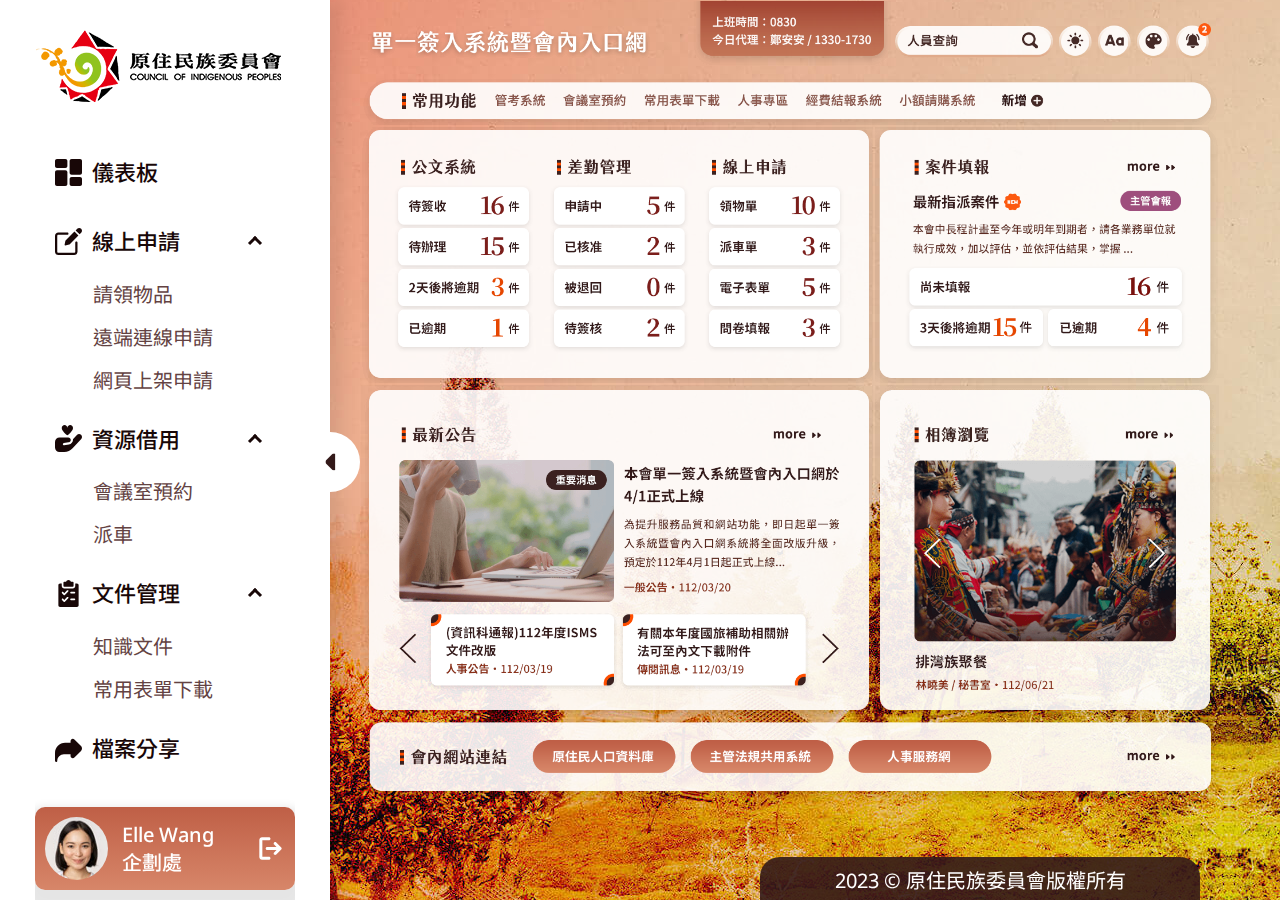
==== mp.html @ 96a58c73 "更新" ====
<!DOCTYPE html>
<html lang="en">
  <head>
    <meta name="robots" content="noindex" />
    <!-- 使用 noindex 禁止 Google 搜尋建立索引，套版時請工程師刪掉這行 -->
    <meta charset="utf-8" />
    <meta http-equiv="X-UA-Compatible" content="IE=edge" />
    <meta name="viewport" content="width=device-width, initial-scale=1" />
    <title>原住民族委員會</title>
    <link rel="stylesheet" href="https://cdn.jsdelivr.net/npm/swiper@9/swiper-bundle.min.css" />
    <link rel="stylesheet" href="css/demo.css" />
  </head>
  <body class="menuOpen">
    <div class="wrapper">
      <header>
        <script src="./include/Menu.js"></script>
      </header>
      <main class="indexMain">
        <table>
          <tbody>
            <tr>
              <td colspan="2">
                <img src="./images/block_01.png" alt="" class="wow fadeInDown" data-wow-delay="0s" />
                <a href="dark.html" class="darkSwitch"></a>
                <button class="bell"></button>
                <div class="message"><img src="./images/block_message.png" alt="" /></div>
                <button class="color"></button>
                <div class="colorBox"><img src="./images/block_color.png" alt="" /></div>
              </td>
            </tr>
            <tr>
              <td colspan="2"><img src="./images/block_02.png" alt="" class="wow fadeInUp" data-wow-delay="0.2s" /></td>
            </tr>
            <tr>
              <td><img src="./images/block_03.png" alt="" class="wow fadeInLeft" data-wow-delay="0.4s" /></td>
              <td><img src="./images/block_04.png" alt="" class="wow fadeInRight" data-wow-delay="0.6s" /></td>
            </tr>
            <tr>
              <td><img src="./images/block_05.png" alt="" class="wow fadeInLeft" data-wow-delay="0.8s" /></td>
              <td><img src="./images/block_06.png" alt="" class="wow fadeInRight" data-wow-delay="1s" /></td>
            </tr>
            <tr>
              <td colspan="2"><img src="./images/block_07.png" alt="" class="wow fadeInUp" data-wow-delay="0.2s" /></td>
            </tr>
          </tbody>
        </table>
        <div class="copyright">2023 © 原住民族委員會版權所有</div>
        <!-- <footer>
          <div class="footerBox">
            <div class="container">
              <div class="logo"><a href="#"></a></div>
              <nav>
                <ul></ul>
              </nav>
              <div class="copyright">All Rights Reserved by TAITRA 2023</div>
            </div>
          </div>
        </footer> -->
      </main>
    </div>
    <script src="./plugins/WOW-master/dist/wow.min.js"></script>
    <script src="./plugins/_base.js"></script>
    <script>
      const bell = document.querySelector('.bell');
      const message = document.querySelector('.message');
      const color = document.querySelector('.color');
      const colorBox = document.querySelector('.colorBox');
      bell.addEventListener('click', function () {
        this.classList.toggle('active');
        message.classList.toggle('active');
        colorBox.classList.remove('active');
      });
      color.addEventListener('click', function () {
        colorBox.classList.toggle('active');
        message.classList.remove('active');
        bell.classList.remove('active');
      });
    </script>
  </body>
</html>
---- css/demo.css ----
@charset "UTF-8";
@import url("../plugins/WOW-master/css/libs/animate.css");
@import url("https://fonts.googleapis.com/css2?family=Noto+Sans+TC:wght@100;300;400;500;700;900&display=swap");
@import url("https://fonts.googleapis.com/css2?family=Noto+Sans:wght@100;200;300;400;500;600;700;800;900&display=swap");
@import url("https://fonts.googleapis.com/css2?family=Jost:wght@100;200;300;400;500;600;700;800;900&display=swap");
/*! normalize.css v8.0.1 | MIT License | github.com/necolas/normalize.css */
/* Document
   ========================================================================== */
html {
  /* 1 */
  -webkit-text-size-adjust: 100%;
  /* 2 */
}

body {
  margin: 0;
}

main {
  display: block;
}

h1 {
  font-size: 2em;
}

h1,
h2,
h3,
h4,
h5 {
  padding: 0;
  margin: 0;
}

hr {
  box-sizing: content-box;
  /* 1 */
  height: 0;
  /* 1 */
  overflow: visible;
  /* 2 */
}

pre {
  font-family: monospace, monospace;
  /* 1 */
  font-size: 1em;
  /* 2 */
}

a {
  background-color: transparent;
  text-decoration: none;
}

ul {
  margin: 0px;
  padding: 0px;
  list-style-type: none;
}

abbr[title] {
  border-bottom: none;
  /* 1 */
  text-decoration: underline;
  /* 2 */
  -webkit-text-decoration: underline dotted;
          text-decoration: underline dotted;
  /* 2 */
}

b {
  font-weight: bolder;
}

code,
kbd,
samp {
  font-family: monospace, monospace;
  /* 1 */
  font-size: 1em;
  /* 2 */
}

small {
  font-size: 80%;
}

sub,
sup {
  font-size: 75%;
  line-height: 0;
  position: relative;
  vertical-align: baseline;
}

sub {
  bottom: -0.25em;
}

sup {
  top: -0.5em;
}

img {
  border-style: none;
  margin: 0px;
  padding: 0px;
  line-height: 1;
}

table {
  border-collapse: collapse;
}

button,
input,
optgroup,
select,
textarea {
  font-family: inherit;
  /* 1 */
  font-size: 100%;
  /* 1 */
  line-height: 1.15;
  /* 1 */
  margin: 0;
  /* 2 */
}

button,
input {
  /* 1 */
  overflow: visible;
}

button,
select {
  /* 1 */
  text-transform: none;
}

button,
[type=button],
[type=reset],
[type=submit] {
  -webkit-appearance: button;
}

button::-moz-focus-inner,
[type=button]::-moz-focus-inner,
[type=reset]::-moz-focus-inner,
[type=submit]::-moz-focus-inner {
  border-style: none;
  padding: 0;
}

button:-moz-focusring,
[type=button]:-moz-focusring,
[type=reset]:-moz-focusring,
[type=submit]:-moz-focusring {
  outline: 1px dotted ButtonText;
}

fieldset {
  padding: 0.35em 0.75em 0.625em;
}

legend {
  box-sizing: border-box;
  /* 1 */
  color: inherit;
  /* 2 */
  display: table;
  /* 1 */
  max-width: 100%;
  /* 1 */
  padding: 0;
  /* 3 */
  white-space: normal;
  /* 1 */
}

progress {
  vertical-align: baseline;
}

textarea {
  overflow: auto;
}

[type=checkbox],
[type=radio] {
  box-sizing: border-box;
  /* 1 */
  padding: 0;
  /* 2 */
}

[type=number]::-webkit-inner-spin-button, [type=number]::-webkit-outer-spin-button {
  height: auto;
}

[type=search] {
  -webkit-appearance: textfield;
  /* 1 */
  outline-offset: -2px;
  /* 2 */
}
[type=search]::-webkit-search-decoration {
  -webkit-appearance: none;
}

::-webkit-file-upload-button {
  -webkit-appearance: button;
  /* 1 */
  font: inherit;
  /* 2 */
}

details {
  display: block;
}

summary {
  display: list-item;
}

template,
[hidden] {
  display: none;
}

@keyframes rotate360 {
  from {
    transform: rotate(0deg);
  }
  to {
    transform: rotate(360deg);
  }
}
@keyframes rotate360R {
  from {
    transform: rotate(0deg);
  }
  to {
    transform: rotate(-360deg);
  }
}
@keyframes lineAnime {
  0% {
    transform: translate(0, -100%);
    height: 100px;
  }
  50% {
    transform: translate(0, 0);
    height: 100px;
  }
  100% {
    transform: translate(0, 0);
    height: 0;
  }
}
@keyframes scrollUp {
  0% {
    transform: translateY(0px);
  }
  50% {
    transform: translateY(-5px);
  }
  100% {
    transform: translateY(0px);
  }
}
@keyframes scrollDown {
  0% {
    transform: translateY(0px);
  }
  50% {
    transform: translateY(5px);
  }
  100% {
    transform: translateY(0px);
  }
}
@keyframes scrollDown2 {
  0% {
    transform: translateY(0px);
  }
  50% {
    transform: translateY(-5px);
  }
  100% {
    transform: translateY(0px);
  }
}
@keyframes downAnimation {
  0% {
    transform: translateY(0px);
  }
  50% {
    transform: translateY(5px);
  }
  100% {
    transform: translateY(0px);
  }
}
@keyframes rightAnimationRotate180 {
  0% {
    transform: translateX(0px) rotate(180deg);
  }
  50% {
    transform: translateX(5px) rotate(180deg);
  }
  100% {
    transform: translateX(0px) rotate(180deg);
  }
}
@keyframes rightAnimationScaleX {
  0% {
    transform: translateX(0px) scaleX(-1);
  }
  50% {
    transform: translateX(5px) scaleX(-1);
  }
  100% {
    transform: translateX(0px) scaleX(-1);
  }
}
@keyframes rightAnimation {
  0% {
    transform: translateX(0px);
  }
  50% {
    transform: translateX(5px);
  }
  100% {
    transform: translateX(0px);
  }
}
@keyframes leftAnimation {
  0% {
    transform: translateX(0px);
  }
  50% {
    transform: translateX(-5px);
  }
  100% {
    transform: translateX(0px);
  }
}
@keyframes leftAnimationScaleX {
  0% {
    transform: translateX(0px) scaleX(-1);
  }
  50% {
    transform: translateX(-5px) scaleX(-1);
  }
  100% {
    transform: translateX(0px) scaleX(-1);
  }
}
@keyframes rotating {
  from {
    transform: rotate(0deg);
  }
  to {
    transform: rotate(360deg);
  }
}
@keyframes fbox {
  to {
    background-position: -100000000px 0;
  }
}
@keyframes hasItem {
  0% {
    opacity: 1;
  }
  50% {
    opacity: 0;
  }
  100% {
    opacity: 1;
  }
}
* {
  box-sizing: border-box;
  outline: 0;
}
*::before {
  box-sizing: border-box;
}
*::after {
  box-sizing: border-box;
}

html {
  font-size: 16px;
}

body {
  position: relative;
  margin: 0 auto;
  padding: 0;
  line-height: 1.4;
}

img {
  max-width: 100%;
  margin: 0px;
  line-height: 1;
}

figure {
  margin: 0px;
}

.picAnimated {
  opacity: 1;
}

.wrapper {
  position: relative;
}

.container {
  position: relative;
  width: calc(100% - 120px);
  max-width: 1440px;
  padding-right: 60px;
  padding-left: 60px;
  margin: 0 auto;
  box-sizing: content-box;
}
@media screen and (max-width: 1000px) {
  .container {
    width: calc(100% - 40px);
    padding-right: 20px;
    padding-left: 20px;
  }
}

section {
  position: relative;
}

[type=text],
[type=password],
[type=email] {
  border: none;
  width: 100%;
  border: 1px solid #000;
  transition: all 0.3s ease;
  -webkit-appearance: none;
  -moz-appearance: none;
  appearance: none;
}

input:focus {
  outline: none !important;
}

textarea {
  padding: 5px 10px;
  line-height: 1.4;
  font-weight: normal;
  color: #666666;
  width: 100%;
  background: rgba(255, 255, 255, 0.7);
  transition: all 0.3s ease;
  -webkit-appearance: none;
  -moz-appearance: none;
  appearance: none;
}

.select {
  position: relative;
  padding: 0 5px;
}
.select::before {
  content: "";
  display: block;
  position: absolute;
  text-indent: 0px;
  width: 8px;
  aspect-ratio: 1;
  right: 10px;
  top: 15px;
  z-index: 5;
  border: 2px solid #000;
  border-width: 0 2px 2px 0;
  transform: rotate(45deg);
}
.select select {
  line-height: 1.4;
  font-weight: normal;
  color: #666666;
  width: 100%;
  -webkit-appearance: none;
  -moz-appearance: none;
  appearance: none;
  position: relative;
  padding: 5px 30px 10px 10px;
  border-radius: 5px;
}

select::-ms-expand {
  display: none;
}

button {
  -webkit-appearance: none;
  -moz-appearance: none;
  appearance: none;
  border: none;
  cursor: pointer;
  transition: all 0.3s ease;
}
button:focus {
  outline: none !important;
}

.privacyBox {
  position: fixed;
  background: #000;
  z-index: 9999;
  bottom: 0px;
  width: 100%;
  color: #e7e7e7;
  padding: 20px;
  font-weight: 100;
  letter-spacing: 1px;
  text-align: center;
}
.privacyBox .closePrivacy {
  right: 12px;
  top: 15px;
  max-width: 100px;
  line-height: 30px;
  font-size: 16px;
  border-radius: 5px;
  padding: 3px 5px;
  color: #e7e7e7;
  display: block;
  background: #006ab6;
  font-weight: 500;
  cursor: pointer;
  margin: 10px auto 0 auto;
}

.editor {
  line-height: 1.6;
}

.wrapper {
  display: flex;
}

.pic {
  line-height: 0;
}

body {
  min-height: 100vh;
}
body::before {
  content: "";
  position: fixed;
  display: block;
  width: 100%;
  top: 0;
  left: 0;
  height: 100vh;
  background: url("../images/bg.jpg") center no-repeat;
}
body.innerPage::before {
  background: url("../images/bg_in.jpg") center no-repeat;
}
body.menuOpen header {
  width: 330px;
  padding: 0 0px 24px;
}
body.menuOpen header button.sideBtn {
  transform: translateY(-50%) rotate(0);
}
body.menuOpen header .logo {
  padding: 30px 0;
  width: 246px;
}
body.menuOpen header .logo span {
  display: block;
}
body.menuOpen header .sideMenu {
  max-width: 260px;
  margin: 0 auto;
}
body.menuOpen header nav {
  margin: 10px 0;
}
body.menuOpen header nav > ul > li {
  margin: 0 5px 10px 0;
}
body.menuOpen header nav > ul > li.next-lv > a {
  padding-right: 30px;
}
body.menuOpen header nav > ul > li.next-lv > a::after {
  content: "";
  width: 10px;
  aspect-ratio: 1;
  display: block;
  border-color: #180707;
  border-style: solid;
  border-width: 3px 0 0 3px;
  transform: rotate(45deg);
  position: absolute;
  right: 30px;
  top: 26px;
  pointer-events: none;
}
body.menuOpen header nav > ul > li a {
  margin-bottom: 5px;
  width: auto;
  height: auto;
  justify-content: flex-start;
  border-radius: 10px;
  padding: 14px 10px 14px 20px;
}
body.menuOpen header nav > ul > li a::before {
  margin: 0px 10px 0 0;
  background: #180707;
}
body.menuOpen header nav > ul > li a span {
  display: block;
}
body.menuOpen header nav > ul > li.active > a,
body.menuOpen header nav > ul > li a:hover {
  background: linear-gradient(to bottom, rgb(191, 95, 70) 0%, rgb(215, 134, 105) 100%);
  color: #fff;
}
body.menuOpen header nav > ul > li.active > a::before,
body.menuOpen header nav > ul > li a:hover::before {
  background: #fff;
}
body.menuOpen header nav > ul > li.active > a::after,
body.menuOpen header nav > ul > li a:hover::after {
  border-color: #fff;
}
body.menuOpen header nav ul ul {
  display: block;
  padding: 0 0 0 20px;
}
body.menuOpen header nav ul ul li.active a {
  background: linear-gradient(to bottom, rgb(191, 95, 70) 0%, rgb(215, 134, 105) 100%);
  color: #fff;
}
body.menuOpen header nav ul ul li a {
  padding: 5px 0 5px 38px;
}
body.menuOpen header .account {
  width: 100%;
  height: auto;
  font-size: 1.25rem;
  font-weight: 500;
  color: #fff;
  box-shadow: 0px 10px 10px 10px rgba(0, 0, 0, 0.1);
  background: linear-gradient(to bottom, rgb(191, 95, 70) 0%, rgb(215, 134, 105) 100%);
  border-radius: 10px;
  padding: 10px;
}
body.menuOpen header .account .pic {
  width: 63px;
  aspect-ratio: 1;
  overflow: hidden;
  border-radius: 100%;
  margin: 0 14px 0 0;
}
body.menuOpen header .account .pic img {
  width: 100%;
  height: 100%;
  -o-object-fit: contain;
     object-fit: contain;
}
body.menuOpen header .account .pic,
body.menuOpen header .account .infoBox {
  display: block;
}
body.menuOpen header .account .logout {
  width: auto;
  height: auto;
  padding: 0;
  border: none;
  margin: 0 0 0 auto;
  background: none;
}
body.menuOpen header .account .logout::after {
  background: #fff;
}
body.menuOpen main {
  width: calc(100% - 420px);
  margin: 0 0px 0 360px;
}

header {
  width: 140px;
  background: #fff;
  position: fixed;
  left: 0;
  top: 0;
  box-shadow: 10px 0 20px 0 rgba(0, 0, 0, 0.1);
  transition: all 0.3s ease;
}
header * {
  white-space: nowrap;
}
header button.sideBtn {
  width: 60px;
  aspect-ratio: 1;
  padding: 0;
  border-radius: 100%;
  background: #fff url("../images/icon/icon_arrow.png") center no-repeat;
  position: absolute;
  top: 50%;
  transform: translateY(-50%) rotate(180deg);
  right: -30px;
  border: none;
  z-index: 20;
}
header .logo {
  padding: 30px 0 10px;
  line-height: 0;
  display: flex;
  align-items: center;
  justify-content: center;
}
header .logo .img {
  height: 73px;
}
header .logo span {
  display: block;
  margin: 0 0 0 10px;
  flex-shrink: 0;
  display: none;
}
header .sideMenu {
  display: flex;
  flex-direction: column;
  height: 100vh;
  padding-bottom: 10px;
  overflow: hidden;
  background: #fff;
  position: relative;
  z-index: 9;
}
header .sideMenu .menuTitle {
  flex-shrink: 0;
  position: relative;
}
header .sideMenu .menuTitle a {
  width: 80px;
  height: 80px;
  border-radius: 40px;
  font-size: 1.375rem;
  font-weight: 500;
  color: #fff;
  justify-content: center;
  display: flex;
  align-items: center;
  margin: 0 auto;
  transition: all 0.3s ease;
}
header .sideMenu .menuTitle a::before {
  content: "";
  width: 20px;
  aspect-ratio: 1;
  display: block;
  flex-shrink: 0;
  -webkit-mask: url("../images/icon/icon_01.svg") no-repeat;
          mask: url("../images/icon/icon_01.svg") no-repeat;
  background: #180707;
}
header .sideMenu .menuTitle a span {
  display: none;
}
header .sideMenu .menuTitle a:hover {
  background-color: #cc7258;
}
header .sideMenu .menuTitle a:hover::before {
  background: #fff;
}
header .sideMenu nav {
  flex-grow: 1;
  overflow: hidden;
  overflow-y: auto;
  scrollbar-color: rgb(191, 95, 70) rgb(191, 95, 70);
  scrollbar-width: thin;
}
header .sideMenu nav::-webkit-scrollbar {
  width: 5px;
  height: 5px;
}
header .sideMenu nav::-webkit-scrollbar-thumb {
  border-radius: 100px;
  box-shadow: inset 0 0 5px rgba(0, 0, 0, 0.2);
  background: rgb(191, 95, 70);
}
header .sideMenu nav::-webkit-scrollbar-track {
  box-shadow: inset 0 0 5px rgba(0, 0, 0, 0.2);
  border-radius: 0;
  background: rgba(0, 0, 0, 0.1);
  border-radius: 5px;
}
header .sideMenu nav > ul > li {
  position: relative;
}
header .sideMenu nav > ul > li > a {
  width: 80px;
  height: 80px;
  border-radius: 40px;
  margin: 0 auto;
  font-size: 1.375rem;
  font-weight: 500;
  color: #180707;
  display: flex;
  align-items: center;
  justify-content: center;
}
header .sideMenu nav > ul > li > a::before {
  content: "";
  width: 27px;
  aspect-ratio: 1;
  background: #180707;
  display: block;
  flex-shrink: 0;
}
header .sideMenu nav > ul > li > a span {
  display: none;
}
header .sideMenu nav > ul > li:nth-child(1) a::before {
  -webkit-mask: url("../images/icon/icon_01.svg") no-repeat;
          mask: url("../images/icon/icon_01.svg") no-repeat;
}
header .sideMenu nav > ul > li:nth-child(2) a::before {
  -webkit-mask: url("../images/icon/icon_02.svg") no-repeat;
          mask: url("../images/icon/icon_02.svg") no-repeat;
}
header .sideMenu nav > ul > li:nth-child(3) a::before {
  -webkit-mask: url("../images/icon/icon_03.svg") no-repeat;
          mask: url("../images/icon/icon_03.svg") no-repeat;
}
header .sideMenu nav > ul > li:nth-child(4) a::before {
  -webkit-mask: url("../images/icon/icon_04.svg") no-repeat;
          mask: url("../images/icon/icon_04.svg") no-repeat;
}
header .sideMenu nav > ul > li:nth-child(5) a::before {
  -webkit-mask: url("../images/icon/icon_05.svg") no-repeat;
          mask: url("../images/icon/icon_05.svg") no-repeat;
}
header .sideMenu nav > ul > li:nth-child(6) a::before {
  -webkit-mask: url("../images/icon/icon_06.svg") no-repeat;
          mask: url("../images/icon/icon_06.svg") no-repeat;
}
header .sideMenu nav > ul > li:nth-child(7) a::before {
  -webkit-mask: url("../images/icon/icon_07.svg") no-repeat;
          mask: url("../images/icon/icon_07.svg") no-repeat;
}
header .sideMenu nav > ul > li:nth-child(8) a::before {
  -webkit-mask: url("../images/icon/icon_08.svg") no-repeat;
          mask: url("../images/icon/icon_08.svg") no-repeat;
}
header .sideMenu nav > ul > li:nth-child(9) a::before {
  -webkit-mask: url("../images/icon/icon_09.svg") no-repeat;
          mask: url("../images/icon/icon_09.svg") no-repeat;
}
header .sideMenu nav > ul > li.active > a,
header .sideMenu nav > ul > li a:hover {
  background-color: #cc7258;
}
header .sideMenu nav > ul > li.active > a::before,
header .sideMenu nav > ul > li a:hover::before {
  background: #fff;
}
header .sideMenu nav ul ul {
  display: none;
}
header .sideMenu nav ul ul li a {
  font-size: 1.25rem;
  color: #634242;
  padding: 5px 0;
  display: block;
}
header .account {
  flex-shrink: 0;
  display: flex;
  align-items: center;
  position: relative;
  background: none;
}
header .account .pic,
header .account .infoBox {
  display: none;
}
header .account .logout {
  width: 80px;
  height: 80px;
  border-radius: 40px;
  padding: 0;
  margin: 0 auto;
  display: flex;
  justify-content: center;
  align-items: center;
}
header .account .logout::after {
  content: "";
  width: 29px;
  display: block;
  aspect-ratio: 1;
  -webkit-mask: url("../images/icon/icon_10.svg") no-repeat;
          mask: url("../images/icon/icon_10.svg") no-repeat;
  background: #cc7258;
}
header .account .logout:hover {
  background-color: #cc7258;
}
header .account .logout:hover::after {
  background: #fff;
}

main {
  width: calc(100% - 250px);
  margin: 0 0px 0 190px;
  transition: all 0.3s ease;
  position: relative;
}

.copyright {
  width: 440px;
  position: fixed;
  bottom: 0;
  right: 80px;
  border-radius: 20px 20px 0 0;
  padding: 10px 20px 5px;
  background: rgba(51, 25, 25, 0.9);
  color: #fff;
  text-align: center;
  font-size: 1.25rem;
}

.darkSwitch {
  position: absolute;
  width: 56px;
  aspect-ratio: 1;
  display: block;
  right: 15%;
  top: 33%;
  z-index: 99;
  cursor: pointer;
}

.bell {
  position: absolute;
  width: 70px;
  aspect-ratio: 1;
  display: block;
  right: 1%;
  top: 29%;
  z-index: 99;
  background: url("../images/icon/icon_bell.png") center no-repeat;
  opacity: 0;
  cursor: pointer;
}
.bell.active {
  opacity: 1;
}

.message {
  position: absolute;
  z-index: 9;
  right: 15px;
  top: 85%;
  opacity: 0;
  filter: drop-shadow(0 0 30px rgba(0, 0, 0, 0.2));
}
.message.active {
  opacity: 1;
}

.color {
  position: absolute;
  width: 60px;
  aspect-ratio: 1;
  display: block;
  right: 6%;
  top: 34%;
  z-index: 99;
  opacity: 0;
  cursor: pointer;
}

.colorBox {
  position: absolute;
  z-index: 9;
  right: 15px;
  top: 85%;
  opacity: 0;
  filter: drop-shadow(0 0 30px rgba(0, 0, 0, 0.2));
}
.colorBox.active {
  opacity: 1;
}

table {
  width: 100%;
  border: none;
  border-collapse: collapse;
}
table tr {
  border: none;
}
table tr td {
  line-height: 0;
  border: none;
  position: relative;
}
table img {
  line-height: 0;
}

.pageProject .projectBox {
  padding: 0 18px;
  display: flex;
  gap: 20px;
}
.pageProject .caseBox {
  width: calc((100% - 80px) / 5);
  background: rgba(255, 255, 255, 0.7);
  border-radius: 20px;
  padding: 30px 24px;
  display: flex;
  flex-direction: column;
}
.pageProject .caseBox .list {
  flex-grow: 1;
  display: flex;
  flex-direction: column;
  overflow: hidden;
}
.pageProject .caseBox .list .caseTitle {
  font-size: 1.75rem;
  font-weight: 500;
  color: #3b2120;
  display: flex;
  align-items: center;
  padding: 0 0 0 16px;
  margin: 0 0 20px;
  position: relative;
}
.pageProject .caseBox .list .caseTitle::before {
  content: "";
  position: absolute;
  top: 8px;
  left: 0;
  width: 7px;
  height: 5px;
  display: block;
  background: #3b2120;
  box-shadow: 0 5px 0 0 #ff4e00, 0 10px 0 0 #3b2120, 0 15px 0 0 #ff4e00, 0 20px 0 0 #3b2120;
}
.pageProject .caseBox .list .caseTitle .count {
  min-width: 22px;
  max-height: 22px;
  margin: 0 0 0 10px;
  display: flex;
  align-items: center;
  justify-content: center;
  font-size: 1rem;
  border-radius: 20px;
  background: #ff4e00;
  color: #fff;
}
.pageProject .listBox {
  flex-grow: 1;
}
.pageProject .listBox .item {
  cursor: pointer;
  background: #fff;
  border-radius: 10px;
  overflow: hidden;
}
.pageProject .listBox .item + .item {
  margin-top: 20px;
}
.pageProject .listBox .item .content {
  padding: 20px 22px;
}
.pageProject .listBox .item .itemTitle {
  font-weight: 500;
  color: #fff;
  font-size: 1.1875rem;
  text-align: center;
  padding: 6px 40px 3px;
  position: relative;
}
.pageProject .listBox .item .itemTitle::after {
  content: "";
  width: 5px;
  aspect-ratio: 1;
  display: block;
  background: #fff;
  border-radius: 100%;
  box-shadow: 8px 0 0 0 #fff, 16px 0 0 0 #fff;
  position: absolute;
  right: 25px;
  top: 50%;
  transform: translateY(-50%);
}
.pageProject .listBox .item.report .itemTitle {
  background: #9e4e7d;
}
.pageProject .listBox .item.meeting .itemTitle {
  background: #81b100;
}
.pageProject .listBox .item.new .itemTitle::before {
  content: "";
  position: absolute;
  left: 10px;
  top: 50%;
  transform: translateY(-50%);
  width: 26px;
  aspect-ratio: 1;
  -webkit-mask: url("../images/icon/icon_13.svg") no-repeat;
          mask: url("../images/icon/icon_13.svg") no-repeat;
  background: #fff;
}
.pageProject .listBox .title {
  font-size: 1.1875rem;
  color: #313131;
  font-weight: 500;
  margin-bottom: 15px;
  overflow: hidden;
  display: -webkit-box;
  -webkit-line-clamp: 3;
  -webkit-box-orient: vertical;
}
.pageProject .listBox .description {
  font-size: 1.1875rem;
  color: #7e7e7e;
  font-weight: 500;
  overflow: hidden;
  display: -webkit-box;
  -webkit-line-clamp: 3;
  -webkit-box-orient: vertical;
  margin-bottom: 15px;
}
.pageProject .listBox hr {
  margin-bottom: 15px;
}
.pageProject .listBox .notice {
  background: #e9e9e9;
  color: #000;
  font-size: 1.1875rem;
  font-weight: 500;
  padding: 5px 10px;
  margin-bottom: 15px;
}
.pageProject .listBox .bottomBox {
  display: flex;
  justify-content: space-between;
  flex-wrap: wrap;
  font-size: 1rem;
}
.pageProject .listBox .bottomBox .caseNumber,
.pageProject .listBox .bottomBox time {
  display: block;
  padding: 0 0 0 20px;
  position: relative;
}
.pageProject .listBox .bottomBox .caseNumber.noticeColor,
.pageProject .listBox .bottomBox time.noticeColor {
  color: #ff4e00;
}
.pageProject .listBox .bottomBox .caseNumber.noticeColor::before,
.pageProject .listBox .bottomBox time.noticeColor::before {
  background: #ff4e00;
}
.pageProject .listBox .bottomBox .caseNumber::before,
.pageProject .listBox .bottomBox time::before {
  content: "";
  width: 14px;
  aspect-ratio: 1;
  position: absolute;
  left: 0;
  top: 5px;
  -webkit-mask: url("../images/icon/icon_11.svg") center no-repeat;
          mask: url("../images/icon/icon_11.svg") center no-repeat;
  background: #8e8e8e;
}
.pageProject .listBox .bottomBox .caseNumber::before {
  -webkit-mask: url("../images/icon/icon_12.svg") center no-repeat;
          mask: url("../images/icon/icon_12.svg") center no-repeat;
  background: #8e8e8e;
}
.pageProject .originPosition {
  background: #f6e3dc !important;
}
.pageProject .originPosition * {
  opacity: 0;
}

.lightBoxOuter {
  pointer-events: none;
  visibility: hidden;
  position: fixed;
  inset: 0;
  background: rgba(0, 0, 0, 0.8);
  z-index: 99;
  display: block;
  display: flex;
  justify-content: center;
  align-items: center;
}
.lightBoxOuter .lightBox {
  width: 75%;
  background: #fff;
  border-radius: 20px;
  padding: 20px;
}

.popup {
  overflow: hidden;
}
.popup .lightBoxOuter {
  pointer-events: unset;
  visibility: visible;
}
.popup .lightBox {
  padding: 50px;
  display: flex;
  justify-content: flex-end;
}
.popup .lightBox .content {
  position: relative;
  height: 80vh;
  overflow: hidden;
  overflow-y: auto;
  scrollbar-color: #9e8d8d;
  scrollbar-width: thin;
}
.popup .lightBox .content::-webkit-scrollbar {
  width: 5px;
  height: 5px;
}
.popup .lightBox .content::-webkit-scrollbar-thumb {
  border-radius: 100px;
  box-shadow: inset 0 0 5px rgba(0, 0, 0, 0.2);
  background: rgb(191, 95, 70);
}
.popup .lightBox .content::-webkit-scrollbar-track {
  box-shadow: inset 0 0 5px rgba(0, 0, 0, 0.2);
  border-radius: 0;
  background: rgba(0, 0, 0, 0.1);
  border-radius: 5px;
}
.popup .lightBox .content .img {
  position: relative;
}
.popup .lightBox .content button {
  cursor: pointer;
  opacity: 0;
  position: absolute;
  width: 270px;
  height: 65px;
  display: block;
  bottom: 40px;
  right: 54.5%;
}

.albumBox {
  background: rgba(255, 255, 255, 0.7);
  border-radius: 20px;
  margin: 0 12px 0 18px;
  padding: 20px 60px 20px 20px;
}
.albumBox .content {
  height: 100%;
  overflow: hidden;
  overflow-y: auto;
  scrollbar-color: #9e8d8d;
  scrollbar-width: thin;
}
.albumBox .content::-webkit-scrollbar {
  width: 5px;
  height: 5px;
}
.albumBox .content::-webkit-scrollbar-thumb {
  border-radius: 100px;
  box-shadow: inset 0 0 5px rgba(0, 0, 0, 0.2);
  background: rgb(191, 95, 70);
}
.albumBox .content::-webkit-scrollbar-track {
  box-shadow: inset 0 0 5px rgba(0, 0, 0, 0.2);
  border-radius: 0;
  background: rgba(0, 0, 0, 0.1);
  border-radius: 5px;
}

body {
  font-family: "Noto Sans", "Noto Sans TC", Arial, "微軟正黑體", "Microsoft JhengHei", "蘋果儷中黑", "Apple LiGothic Medium", sans-serif, "0xe804";
  color: #222;
}/*# sourceMappingURL=demo.css.map */
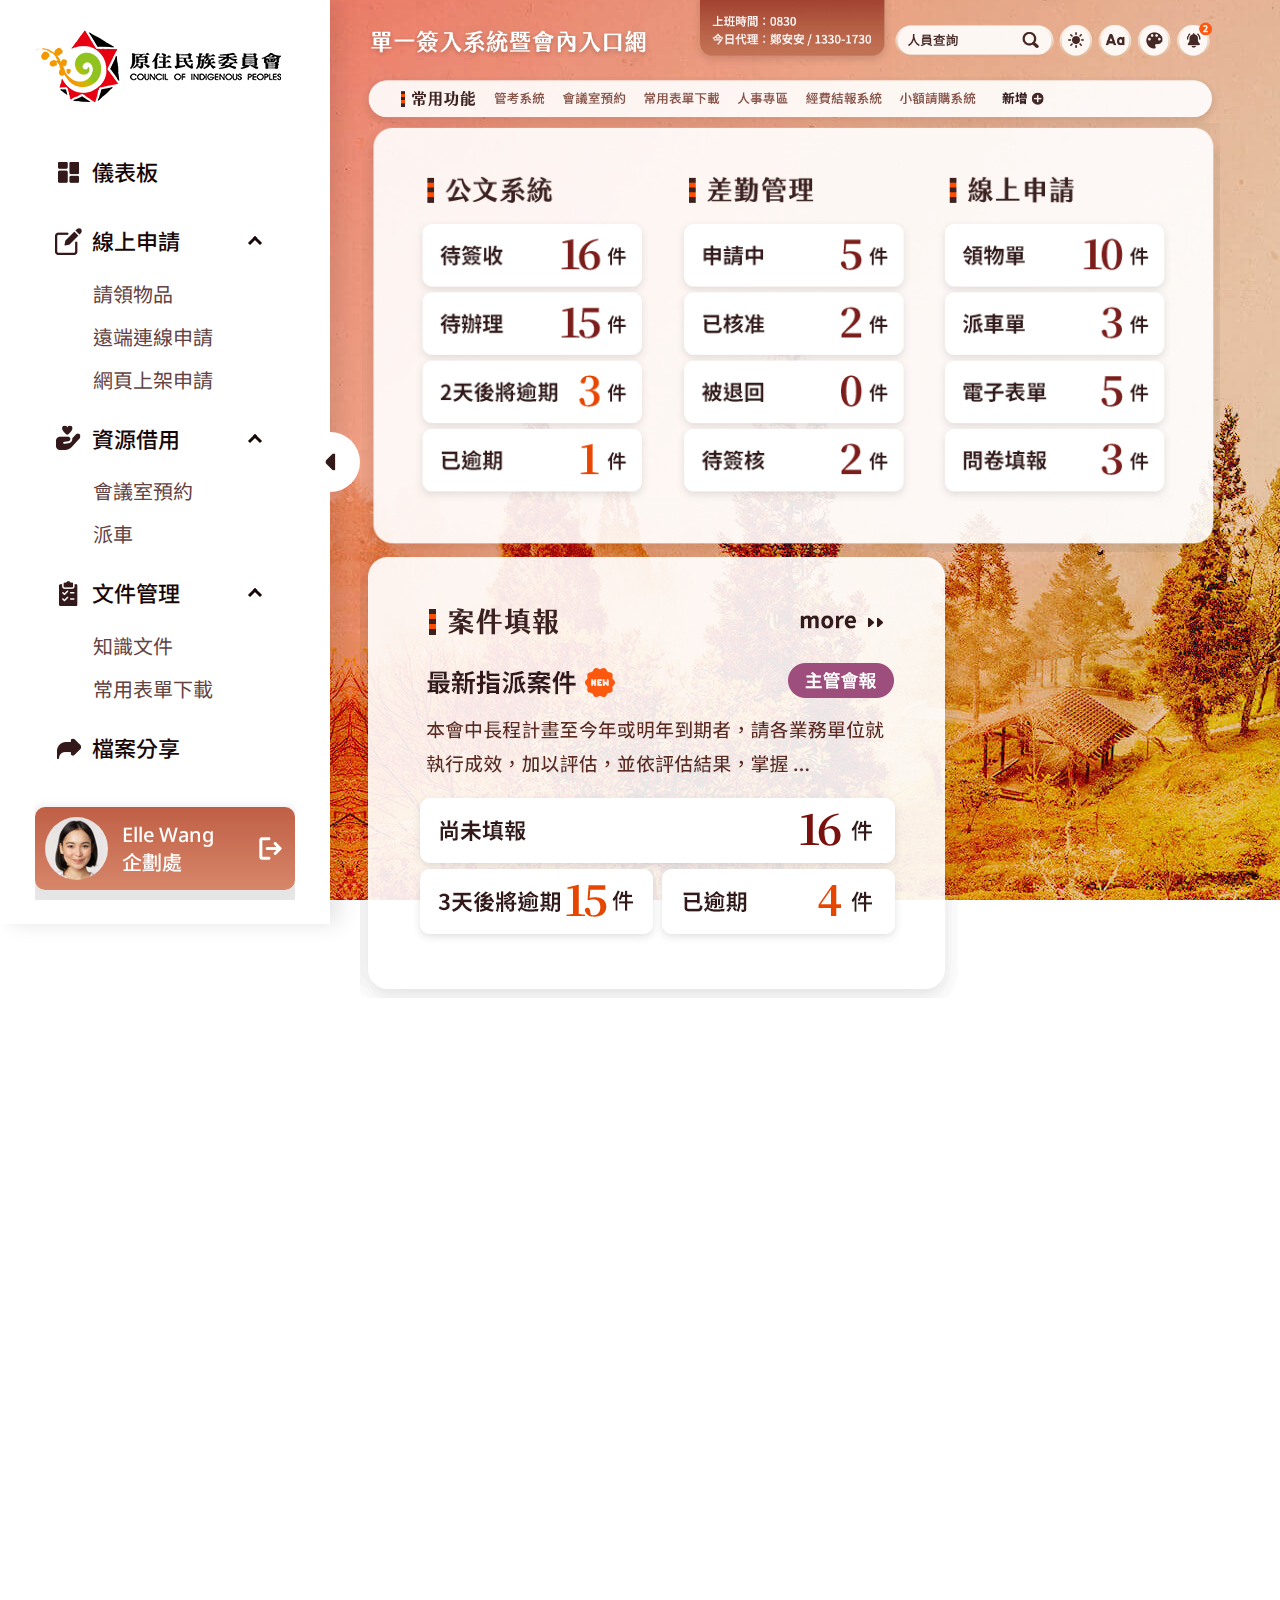
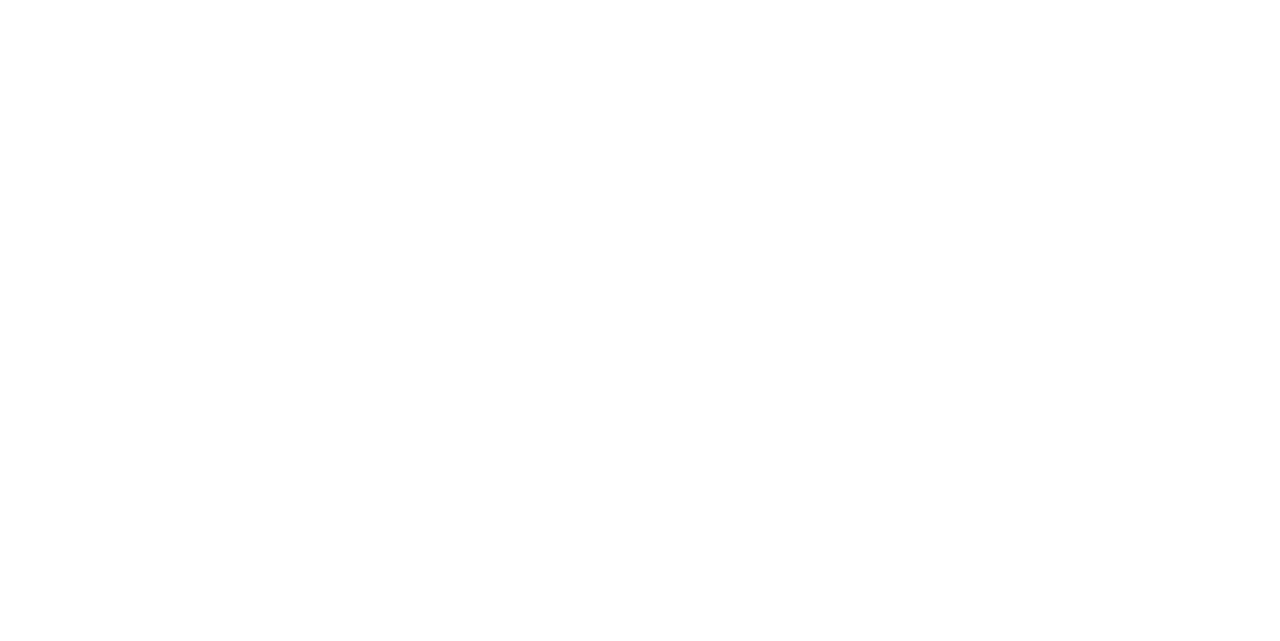
==== commit 9101fd0a: "更新" ====
--- a/mp.html
+++ b/mp.html
@@ -16,34 +16,22 @@
         <script src="./include/Menu.js"></script>
       </header>
       <main class="indexMain">
-        <table>
-          <tbody>
-            <tr>
-              <td colspan="2">
-                <img src="./images/block_01.png" alt="" class="wow fadeInDown" data-wow-delay="0s" />
-                <a href="dark.html" class="darkSwitch"></a>
-                <button class="bell"></button>
-                <div class="message"><img src="./images/block_message.png" alt="" /></div>
-                <button class="color"></button>
-                <div class="colorBox"><img src="./images/block_color.png" alt="" /></div>
-              </td>
-            </tr>
-            <tr>
-              <td colspan="2"><img src="./images/block_02.png" alt="" class="wow fadeInUp" data-wow-delay="0.2s" /></td>
-            </tr>
-            <tr>
-              <td><img src="./images/block_03.png" alt="" class="wow fadeInLeft" data-wow-delay="0.4s" /></td>
-              <td><img src="./images/block_04.png" alt="" class="wow fadeInRight" data-wow-delay="0.6s" /></td>
-            </tr>
-            <tr>
-              <td><img src="./images/block_05.png" alt="" class="wow fadeInLeft" data-wow-delay="0.8s" /></td>
-              <td><img src="./images/block_06.png" alt="" class="wow fadeInRight" data-wow-delay="1s" /></td>
-            </tr>
-            <tr>
-              <td colspan="2"><img src="./images/block_07.png" alt="" class="wow fadeInUp" data-wow-delay="0.2s" /></td>
-            </tr>
-          </tbody>
-        </table>
+        <div class="blockBox">
+          <div class="block">
+            <img src="./images/block_01.png" alt="" class="wow fadeInDown" data-wow-delay="0s" />
+            <a href="dark.html" class="darkSwitch"></a>
+            <button class="bell"></button>
+            <div class="message"><img src="./images/block_message.png" alt="" /></div>
+            <button class="color"></button>
+            <div class="colorBox"><img src="./images/block_color.png" alt="" /></div>
+          </div>
+          <div class="block"><img src="./images/block_02.png" alt="" class="wow fadeInUp" data-wow-delay="0.2s" /></div>
+          <div class="block"><img src="./images/block_03.png" alt="" class="wow fadeInLeft" data-wow-delay="0.4s" /></div>
+          <div class="block"><img src="./images/block_04.png" alt="" class="wow fadeInRight" data-wow-delay="0.6s" /></div>
+          <div class="block"><img src="./images/block_05.png" alt="" class="wow fadeInLeft" data-wow-delay="0.8s" /></div>
+          <div class="block"><img src="./images/block_06.png" alt="" class="wow fadeInRight" data-wow-delay="1s" /></div>
+          <div class="block"><img src="./images/block_07.png" alt="" class="wow fadeInUp" data-wow-delay="1.2s" /></div>
+        </div>
         <div class="copyright">2023 © 原住民族委員會版權所有</div>
         <!-- <footer>
           <div class="footerBox">
--- a/css/demo.css
+++ b/css/demo.css
@@ -573,7 +573,7 @@
   top: 0;
   left: 0;
   height: 100vh;
-  background: url("../images/bg.jpg") center no-repeat;
+  background: url("../images/bg.jpg") left no-repeat;
 }
 body.innerPage::before {
   background: url("../images/bg_in.jpg") center no-repeat;
@@ -830,7 +830,6 @@
   content: "";
   width: 27px;
   aspect-ratio: 1;
-  background: #180707;
   display: block;
   flex-shrink: 0;
 }
@@ -838,48 +837,61 @@
   display: none;
 }
 header .sideMenu nav > ul > li:nth-child(1) a::before {
-  -webkit-mask: url("../images/icon/icon_01.svg") no-repeat;
-          mask: url("../images/icon/icon_01.svg") no-repeat;
+  background: url("../images/icon/icon_menu_01.png") no-repeat;
+}
+header .sideMenu nav > ul > li:nth-child(1).active > a::before, header .sideMenu nav > ul > li:nth-child(1) a:hover::before {
+  background: url("../images/icon/icon_menu_w_01.png") no-repeat;
 }
 header .sideMenu nav > ul > li:nth-child(2) a::before {
-  -webkit-mask: url("../images/icon/icon_02.svg") no-repeat;
-          mask: url("../images/icon/icon_02.svg") no-repeat;
+  background: url("../images/icon/icon_menu_02.png") no-repeat;
+}
+header .sideMenu nav > ul > li:nth-child(2).active > a::before, header .sideMenu nav > ul > li:nth-child(2) a:hover::before {
+  background: url("../images/icon/icon_menu_w_02.png") no-repeat;
 }
 header .sideMenu nav > ul > li:nth-child(3) a::before {
-  -webkit-mask: url("../images/icon/icon_03.svg") no-repeat;
-          mask: url("../images/icon/icon_03.svg") no-repeat;
+  background: url("../images/icon/icon_menu_03.png") no-repeat;
+}
+header .sideMenu nav > ul > li:nth-child(3).active > a::before, header .sideMenu nav > ul > li:nth-child(3) a:hover::before {
+  background: url("../images/icon/icon_menu_w_03.png") no-repeat;
 }
 header .sideMenu nav > ul > li:nth-child(4) a::before {
-  -webkit-mask: url("../images/icon/icon_04.svg") no-repeat;
-          mask: url("../images/icon/icon_04.svg") no-repeat;
+  background: url("../images/icon/icon_menu_04.png") no-repeat;
+}
+header .sideMenu nav > ul > li:nth-child(4).active > a::before, header .sideMenu nav > ul > li:nth-child(4) a:hover::before {
+  background: url("../images/icon/icon_menu_w_04.png") no-repeat;
 }
 header .sideMenu nav > ul > li:nth-child(5) a::before {
-  -webkit-mask: url("../images/icon/icon_05.svg") no-repeat;
-          mask: url("../images/icon/icon_05.svg") no-repeat;
+  background: url("../images/icon/icon_menu_05.png") no-repeat;
+}
+header .sideMenu nav > ul > li:nth-child(5).active > a::before, header .sideMenu nav > ul > li:nth-child(5) a:hover::before {
+  background: url("../images/icon/icon_menu_w_05.png") no-repeat;
 }
 header .sideMenu nav > ul > li:nth-child(6) a::before {
-  -webkit-mask: url("../images/icon/icon_06.svg") no-repeat;
-          mask: url("../images/icon/icon_06.svg") no-repeat;
+  background: url("../images/icon/icon_menu_06.png") no-repeat;
+}
+header .sideMenu nav > ul > li:nth-child(6).active > a::before, header .sideMenu nav > ul > li:nth-child(6) a:hover::before {
+  background: url("../images/icon/icon_menu_w_06.png") no-repeat;
 }
 header .sideMenu nav > ul > li:nth-child(7) a::before {
-  -webkit-mask: url("../images/icon/icon_07.svg") no-repeat;
-          mask: url("../images/icon/icon_07.svg") no-repeat;
+  background: url("../images/icon/icon_menu_07.png") no-repeat;
+}
+header .sideMenu nav > ul > li:nth-child(7).active > a::before, header .sideMenu nav > ul > li:nth-child(7) a:hover::before {
+  background: url("../images/icon/icon_menu_w_07.png") no-repeat;
 }
 header .sideMenu nav > ul > li:nth-child(8) a::before {
-  -webkit-mask: url("../images/icon/icon_08.svg") no-repeat;
-          mask: url("../images/icon/icon_08.svg") no-repeat;
+  background: url("../images/icon/icon_menu_08.png") no-repeat;
+}
+header .sideMenu nav > ul > li:nth-child(8).active > a::before, header .sideMenu nav > ul > li:nth-child(8) a:hover::before {
+  background: url("../images/icon/icon_menu_w_08.png") no-repeat;
 }
 header .sideMenu nav > ul > li:nth-child(9) a::before {
-  -webkit-mask: url("../images/icon/icon_09.svg") no-repeat;
-          mask: url("../images/icon/icon_09.svg") no-repeat;
-}
-header .sideMenu nav > ul > li.active > a,
+  background: url("../images/icon/icon_menu_09.png") no-repeat;
+}
+header .sideMenu nav > ul > li:nth-child(9).active > a::before, header .sideMenu nav > ul > li:nth-child(9) a:hover::before {
+  background: url("../images/icon/icon_menu_w_09.png") no-repeat;
+}
 header .sideMenu nav > ul > li a:hover {
   background-color: #cc7258;
-}
-header .sideMenu nav > ul > li.active > a::before,
-header .sideMenu nav > ul > li a:hover::before {
-  background: #fff;
 }
 header .sideMenu nav ul ul {
   display: none;
@@ -938,7 +950,7 @@
   width: 440px;
   position: fixed;
   bottom: 0;
-  right: 80px;
+  left: 1400px;
   border-radius: 20px 20px 0 0;
   padding: 10px 20px 5px;
   background: rgba(51, 25, 25, 0.9);
@@ -1019,11 +1031,22 @@
   border: none;
 }
 table tr td {
+  text-align: left;
   line-height: 0;
   border: none;
   position: relative;
 }
 table img {
+  line-height: 0;
+}
+
+.blockBox {
+  max-width: 1500px;
+  display: flex;
+  flex-wrap: wrap;
+}
+.blockBox .block {
+  position: relative;
   line-height: 0;
 }
 
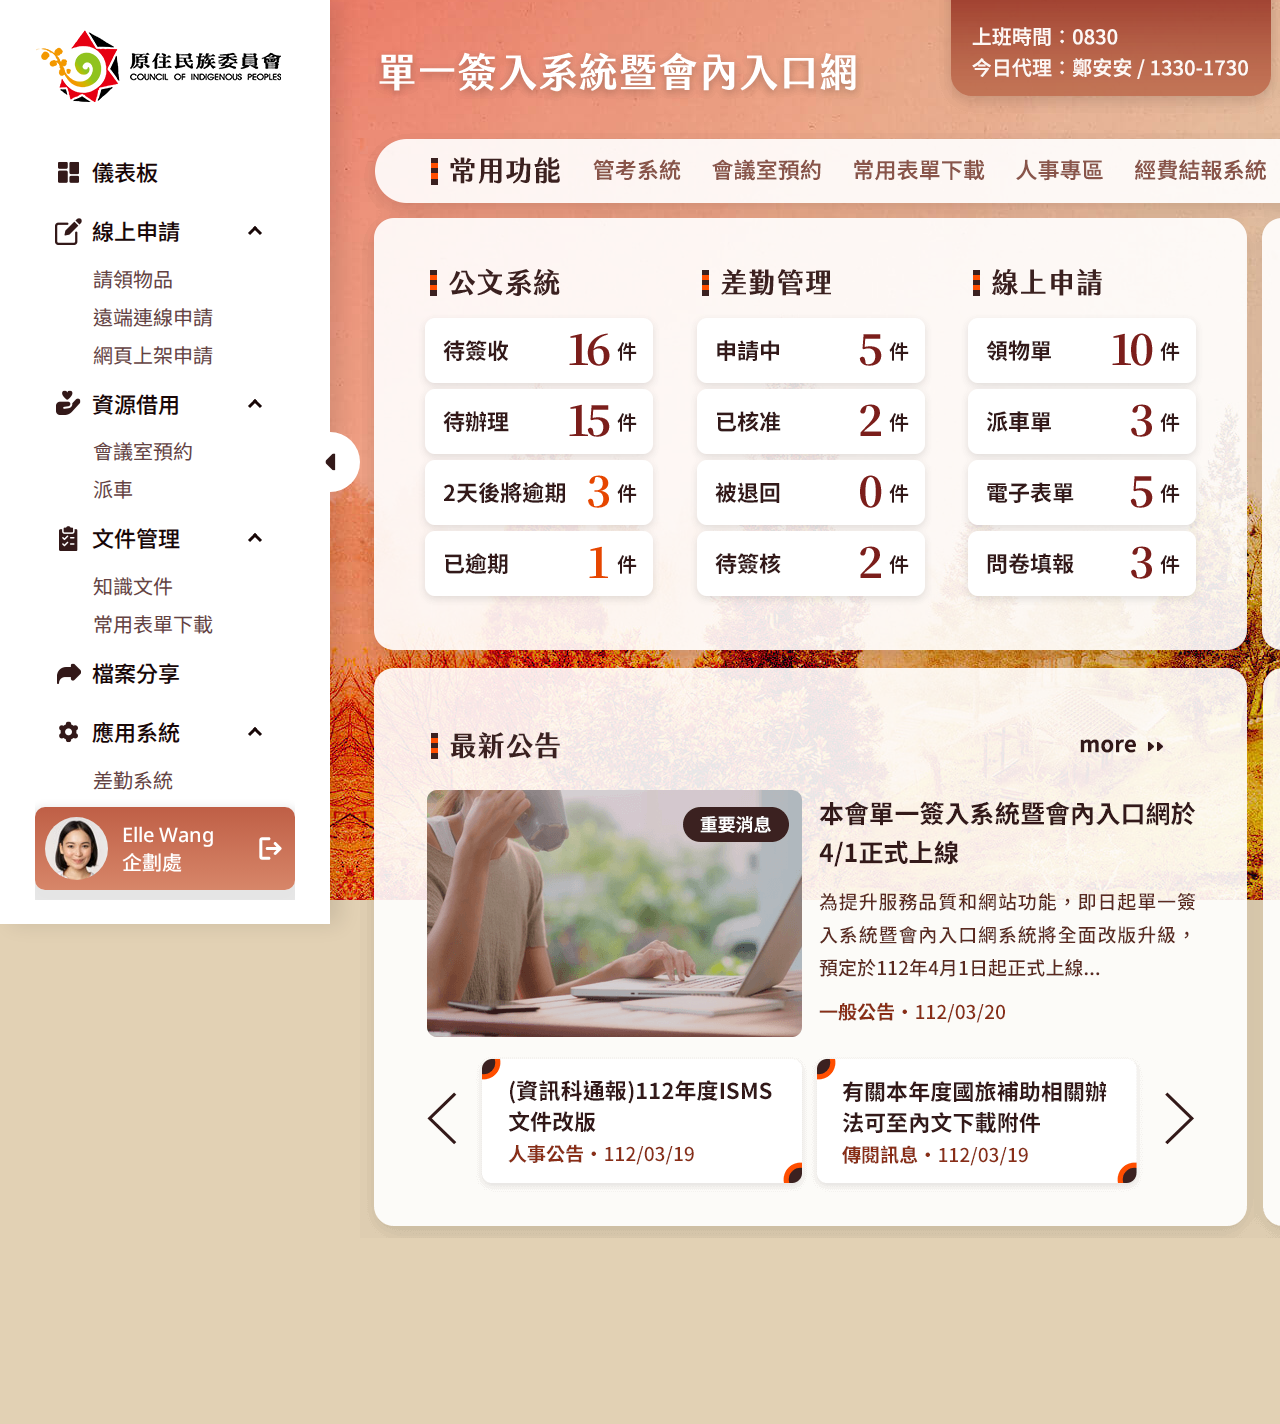
==== commit 5758a8eb: "更新" ====
--- a/mp.html
+++ b/mp.html
@@ -7,7 +7,6 @@
     <meta http-equiv="X-UA-Compatible" content="IE=edge" />
     <meta name="viewport" content="width=device-width, initial-scale=1" />
     <title>原住民族委員會</title>
-    <link rel="stylesheet" href="https://cdn.jsdelivr.net/npm/swiper@9/swiper-bundle.min.css" />
     <link rel="stylesheet" href="css/demo.css" />
   </head>
   <body class="menuOpen">
--- a/css/demo.css
+++ b/css/demo.css
@@ -564,6 +564,7 @@
 
 body {
   min-height: 100vh;
+  background: #e2d1b4;
 }
 body::before {
   content: "";
@@ -576,7 +577,15 @@
   background: url("../images/bg.jpg") left no-repeat;
 }
 body.innerPage::before {
-  background: url("../images/bg_in.jpg") center no-repeat;
+  background: url("../images/bg_in.jpg") left no-repeat;
+}
+body.innerPage main {
+  min-width: 1670px;
+  max-width: 1670px;
+}
+body.innerPage.menuOpen main {
+  min-width: 1500px;
+  max-width: 1500px;
 }
 body.menuOpen header {
   width: 330px;
@@ -600,7 +609,7 @@
   margin: 10px 0;
 }
 body.menuOpen header nav > ul > li {
-  margin: 0 5px 10px 0;
+  margin: 0 5px 0px 0;
 }
 body.menuOpen header nav > ul > li.next-lv > a {
   padding-right: 30px;
@@ -620,7 +629,6 @@
   pointer-events: none;
 }
 body.menuOpen header nav > ul > li a {
-  margin-bottom: 5px;
   width: auto;
   height: auto;
   justify-content: flex-start;
@@ -698,7 +706,6 @@
   background: #fff;
 }
 body.menuOpen main {
-  width: calc(100% - 420px);
   margin: 0 0px 0 360px;
 }
 
@@ -890,6 +897,7 @@
 header .sideMenu nav > ul > li:nth-child(9).active > a::before, header .sideMenu nav > ul > li:nth-child(9) a:hover::before {
   background: url("../images/icon/icon_menu_w_09.png") no-repeat;
 }
+header .sideMenu nav > ul > li.active > a,
 header .sideMenu nav > ul > li a:hover {
   background-color: #cc7258;
 }
@@ -964,9 +972,10 @@
   width: 56px;
   aspect-ratio: 1;
   display: block;
-  right: 15%;
-  top: 33%;
+  right: 220px;
+  top: 40px;
   z-index: 99;
+  opacity: 0;
   cursor: pointer;
 }
 
@@ -975,8 +984,8 @@
   width: 70px;
   aspect-ratio: 1;
   display: block;
-  right: 1%;
-  top: 29%;
+  right: 9.5px;
+  top: 34.5px;
   z-index: 99;
   background: url("../images/icon/icon_bell.png") center no-repeat;
   opacity: 0;
@@ -1003,8 +1012,8 @@
   width: 60px;
   aspect-ratio: 1;
   display: block;
-  right: 6%;
-  top: 34%;
+  right: 80px;
+  top: 40px;
   z-index: 99;
   opacity: 0;
   cursor: pointer;
@@ -1041,6 +1050,7 @@
 }
 
 .blockBox {
+  min-width: 1500px;
   max-width: 1500px;
   display: flex;
   flex-wrap: wrap;
@@ -1205,7 +1215,7 @@
 }
 .pageProject .listBox .bottomBox .caseNumber.noticeColor::before,
 .pageProject .listBox .bottomBox time.noticeColor::before {
-  background: #ff4e00;
+  background: url("../images/icon/icon_time_o.png") center no-repeat;
 }
 .pageProject .listBox .bottomBox .caseNumber::before,
 .pageProject .listBox .bottomBox time::before {
@@ -1215,14 +1225,10 @@
   position: absolute;
   left: 0;
   top: 5px;
-  -webkit-mask: url("../images/icon/icon_11.svg") center no-repeat;
-          mask: url("../images/icon/icon_11.svg") center no-repeat;
-  background: #8e8e8e;
+  background: url("../images/icon/icon_time.png") center no-repeat;
 }
 .pageProject .listBox .bottomBox .caseNumber::before {
-  -webkit-mask: url("../images/icon/icon_12.svg") center no-repeat;
-          mask: url("../images/icon/icon_12.svg") center no-repeat;
-  background: #8e8e8e;
+  background: url("../images/icon/icon_number.png") center no-repeat;
 }
 .pageProject .originPosition {
   background: #f6e3dc !important;
@@ -1244,7 +1250,6 @@
   align-items: center;
 }
 .lightBoxOuter .lightBox {
-  width: 75%;
   background: #fff;
   border-radius: 20px;
   padding: 20px;
@@ -1259,6 +1264,7 @@
 }
 .popup .lightBox {
   padding: 50px;
+  padding-left: 120px;
   display: flex;
   justify-content: flex-end;
 }
@@ -1287,6 +1293,7 @@
 }
 .popup .lightBox .content .img {
   position: relative;
+  text-align: center;
 }
 .popup .lightBox .content button {
   cursor: pointer;
